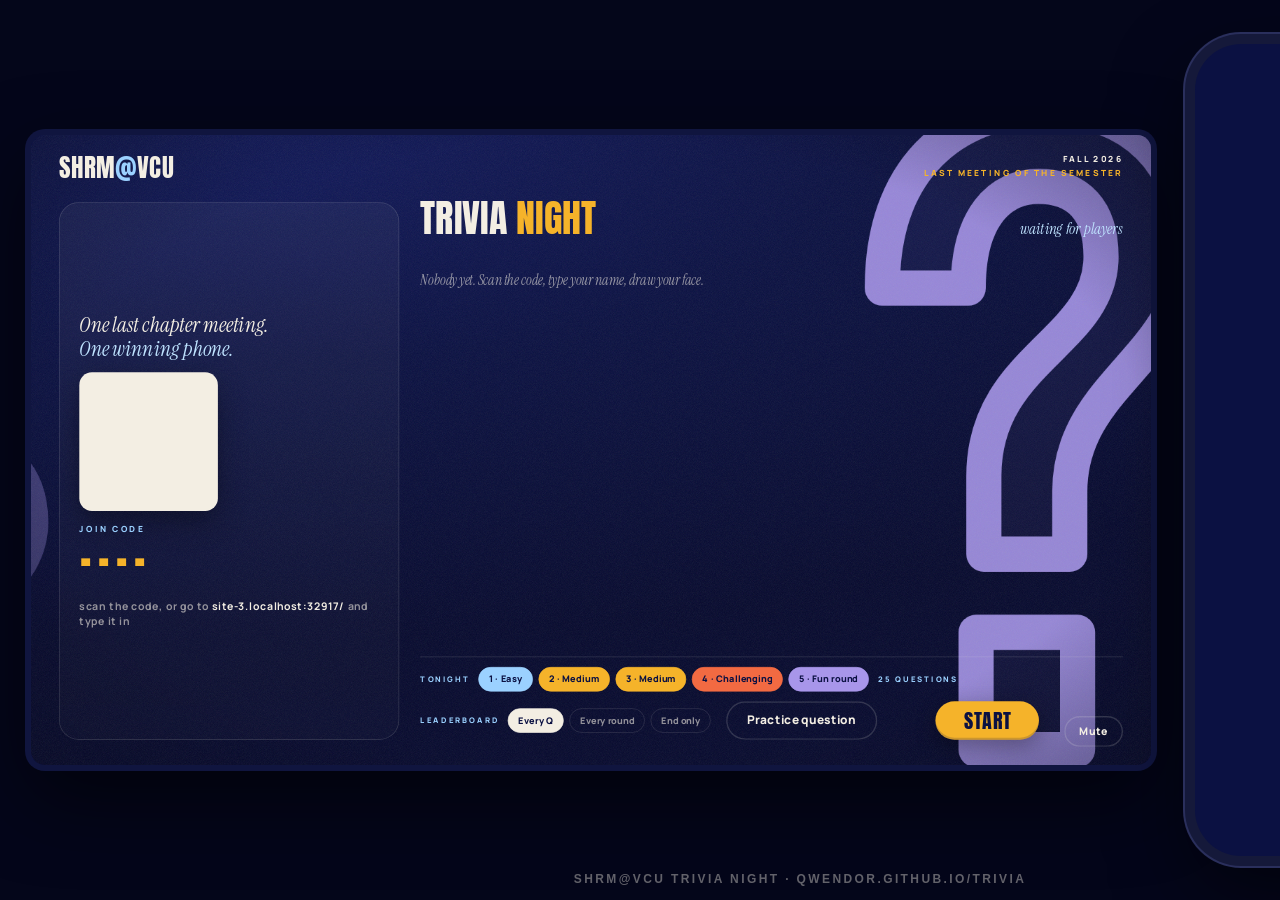
==== tools/demo.html @ c539de29 "Awards fallbacks, hidden-tab deadline guard, demo recorder Co-Authored-By: Claude Fable 5.1 <noreply" ====
<!DOCTYPE html>
<html lang="en">
<head>
<meta charset="utf-8">
<title>Trivia Night demo: big screen + phone</title>
<style>
  html, body { margin: 0; height: 100%; background: #04061A; font-family: "Manrope", "Segoe UI", sans-serif; color: #F3EEE3; overflow: hidden; }
  .wrap { position: relative; width: 1600px; height: 900px; display: flex; align-items: center; justify-content: center; gap: 44px; }
  .label { position: absolute; top: 14px; font-weight: 800; font-size: 12px; letter-spacing: .3em; text-transform: uppercase; color: #9BD1FF; }
  .screen { position: relative; width: 1120px; height: 630px; border-radius: 14px; overflow: hidden; box-shadow: 0 0 0 6px #10153F, 0 30px 80px rgba(0,0,0,.6); background: #0B1142; }
  .screen .label { left: 0; top: -34px; }
  .screen iframe { width: 1600px; height: 900px; border: 0; transform: scale(.7); transform-origin: 0 0; }
  .phone { position: relative; width: 375px; height: 812px; border-radius: 46px; overflow: hidden; box-shadow: 0 0 0 10px #15193A, 0 0 0 12px #2A2F5C, 0 30px 80px rgba(0,0,0,.6); background: #0B1142; }
  .phone .label { left: 0; right: 0; text-align: center; top: -34px; }
  .phone iframe { width: 375px; height: 812px; border: 0; }
  .phone::after { content: ""; position: absolute; left: 50%; top: 10px; width: 120px; height: 28px; margin-left: -60px; background: #15193A; border-radius: 999px; pointer-events: none; }
  .holder { position: relative; }
  .foot { position: absolute; left: 0; right: 0; bottom: 14px; text-align: center; font-size: 12px; letter-spacing: .2em; text-transform: uppercase; color: rgba(243,238,227,.4); font-weight: 800; }
</style>
</head>
<body>
<div class="wrap">
  <div class="holder"><div class="label">Big screen (projector)</div><div class="screen"><iframe id="host" src="../?host=1&bots=9&fast"></iframe></div></div>
  <div class="holder"><div class="label">A player's phone</div><div class="phone"><iframe id="phone" src="about:blank"></iframe></div></div>
  <div class="foot">SHRM@VCU Trivia Night · qwendor.github.io/trivia</div>
</div>
<script>
  // Once the host has a room code, point the phone at it (same origin, so we can peek).
  var t = setInterval(function () {
    try {
      var w = document.getElementById("host").contentWindow;
      var code = w.TRIVIA && w.TRIVIA.state().code;
      if (code) { document.getElementById("phone").src = "../#" + code; clearInterval(t); }
    } catch (e) {}
  }, 300);
</script>
</body>
</html>
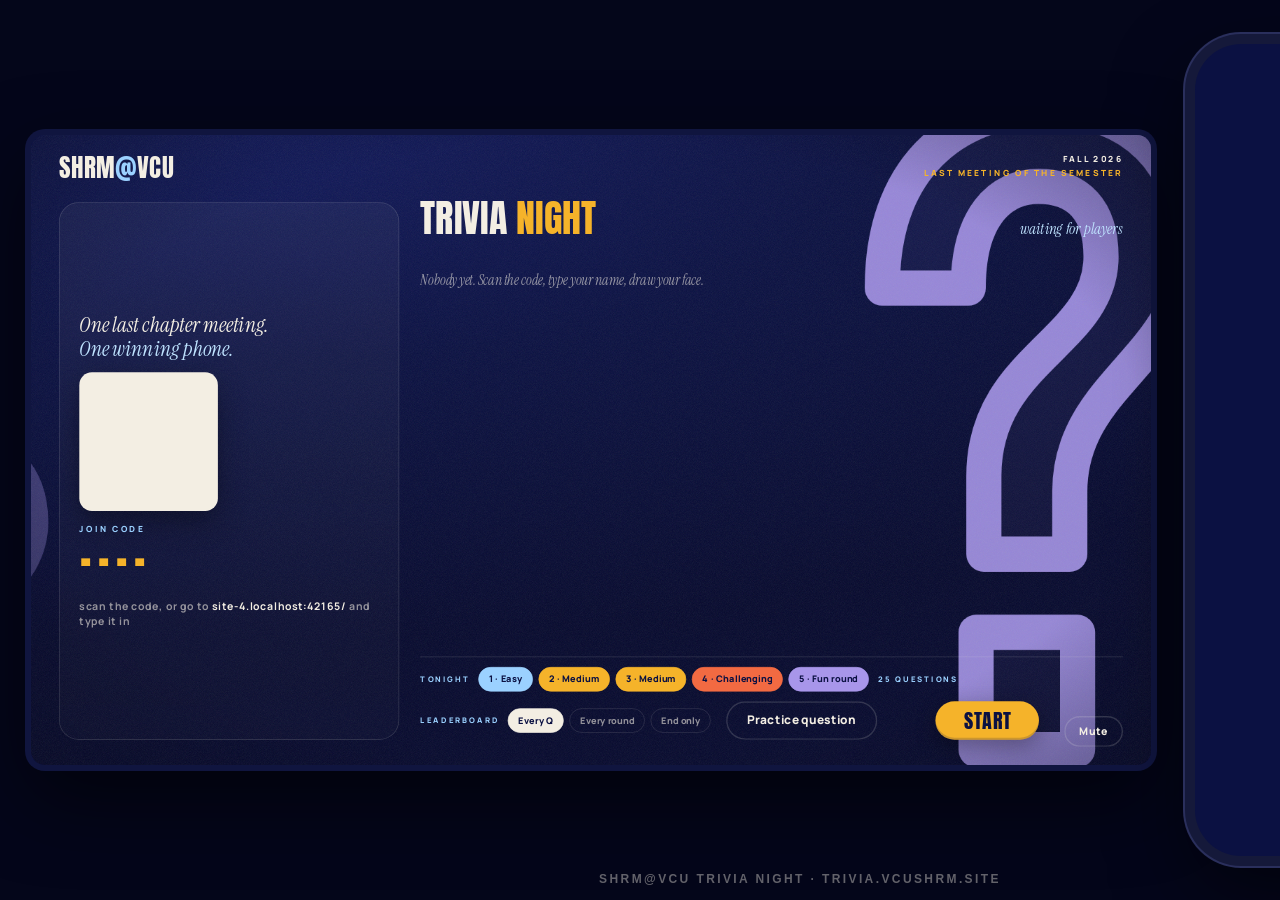
==== commit 56d5a451: "Custom domain trivia.vcushrm.site Co-Authored-By: Claude Fable 5.1 <noreply@anthropic.com>" ====
--- a/tools/demo.html
+++ b/tools/demo.html
@@ -22,7 +22,7 @@
 <div class="wrap">
   <div class="holder"><div class="label">Big screen (projector)</div><div class="screen"><iframe id="host" src="../?host=1&bots=9&fast"></iframe></div></div>
   <div class="holder"><div class="label">A player's phone</div><div class="phone"><iframe id="phone" src="about:blank"></iframe></div></div>
-  <div class="foot">SHRM@VCU Trivia Night · qwendor.github.io/trivia</div>
+  <div class="foot">SHRM@VCU Trivia Night · trivia.vcushrm.site</div>
 </div>
 <script>
   // Once the host has a room code, point the phone at it (same origin, so we can peek).
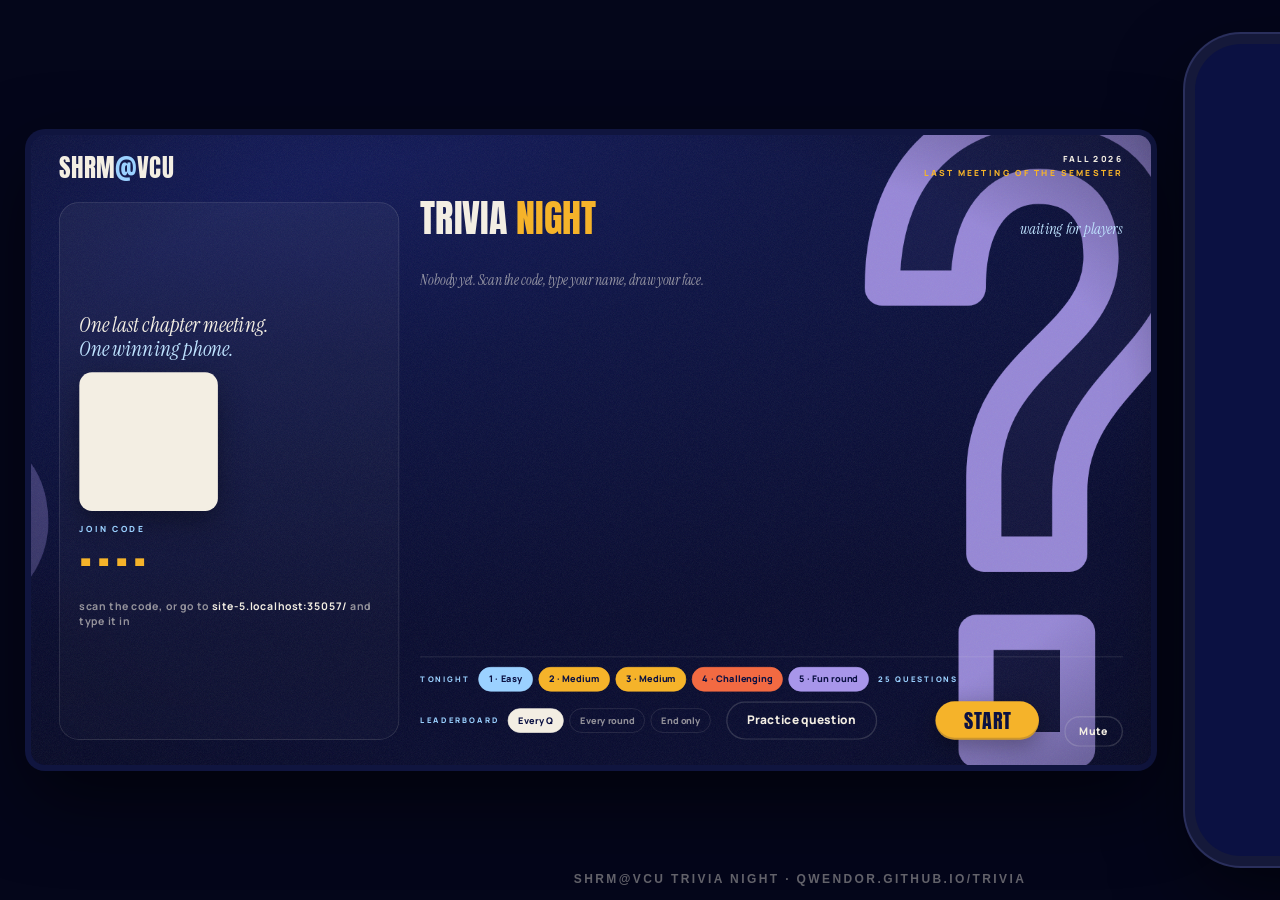
==== commit cb61cbec: "Back to qwendor.github.io/trivia Co-Authored-By: Claude Fable 5.1 <noreply@anthropic.com>" ====
--- a/tools/demo.html
+++ b/tools/demo.html
@@ -22,7 +22,7 @@
 <div class="wrap">
   <div class="holder"><div class="label">Big screen (projector)</div><div class="screen"><iframe id="host" src="../?host=1&bots=9&fast"></iframe></div></div>
   <div class="holder"><div class="label">A player's phone</div><div class="phone"><iframe id="phone" src="about:blank"></iframe></div></div>
-  <div class="foot">SHRM@VCU Trivia Night · trivia.vcushrm.site</div>
+  <div class="foot">SHRM@VCU Trivia Night · qwendor.github.io/trivia</div>
 </div>
 <script>
   // Once the host has a room code, point the phone at it (same origin, so we can peek).
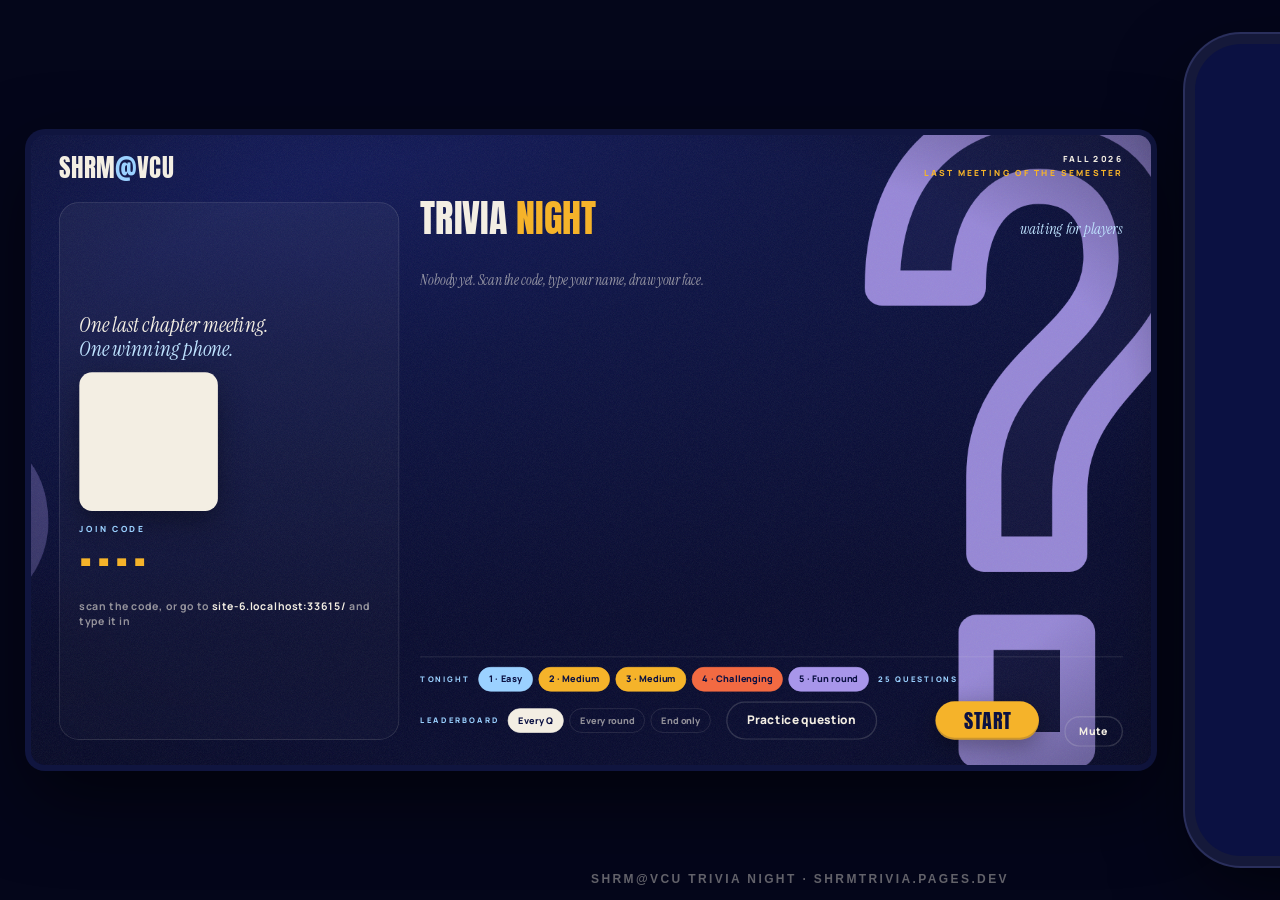
==== commit bccb0d3b: "Point docs at shrmtrivia.pages.dev Co-Authored-By: Claude Fable 5.1 <noreply@anthropic.com>" ====
--- a/tools/demo.html
+++ b/tools/demo.html
@@ -22,7 +22,7 @@
 <div class="wrap">
   <div class="holder"><div class="label">Big screen (projector)</div><div class="screen"><iframe id="host" src="../?host=1&bots=9&fast"></iframe></div></div>
   <div class="holder"><div class="label">A player's phone</div><div class="phone"><iframe id="phone" src="about:blank"></iframe></div></div>
-  <div class="foot">SHRM@VCU Trivia Night · qwendor.github.io/trivia</div>
+  <div class="foot">SHRM@VCU Trivia Night · shrmtrivia.pages.dev</div>
 </div>
 <script>
   // Once the host has a room code, point the phone at it (same origin, so we can peek).
